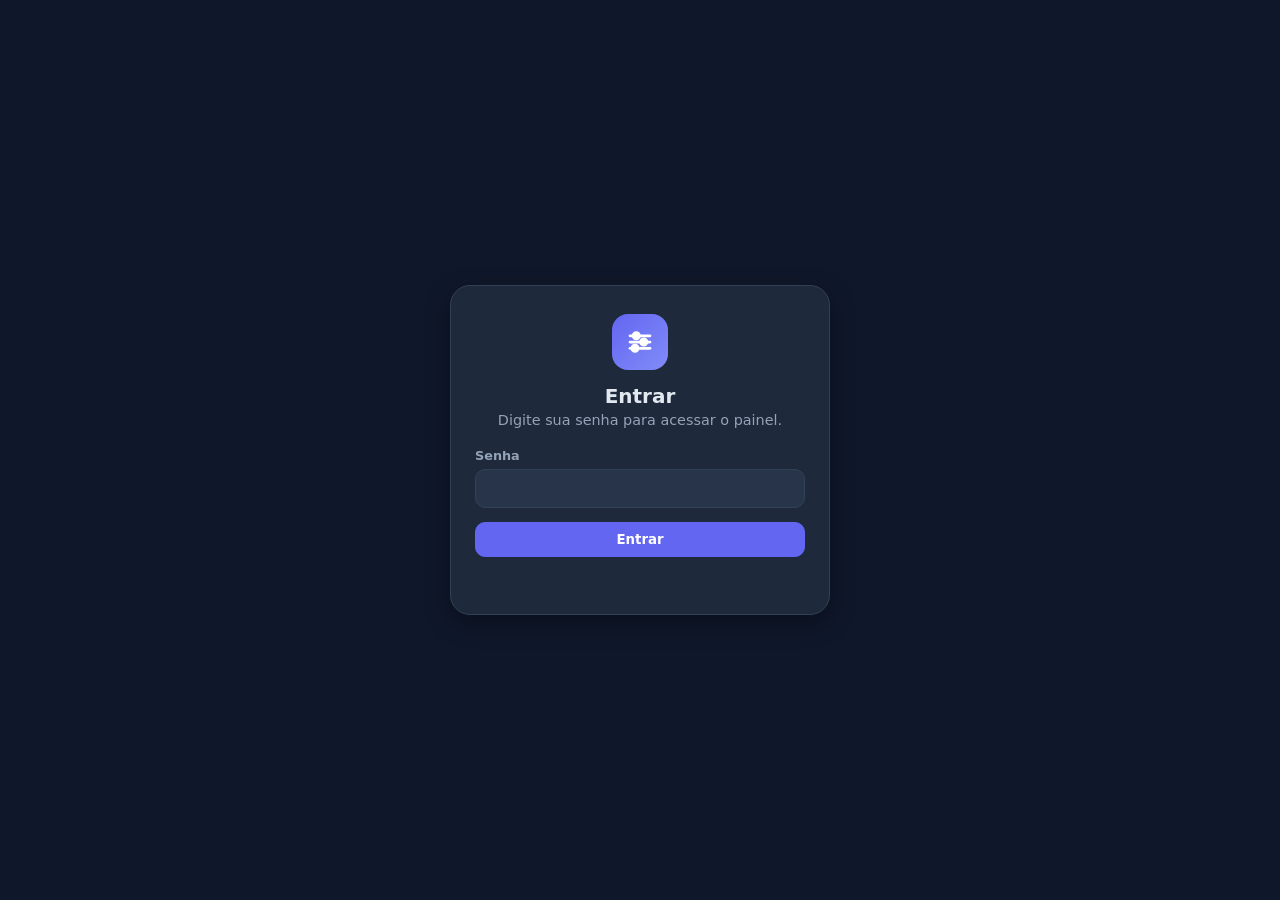
==== www/login.html @ 0a9576f7 "Initial commit: DeckPi — macropad web para Raspberry Pi Pico 2 W Firmware CircuitPython (HID + WiFi " ====
<!DOCTYPE html>
<html lang="pt-br" data-theme="dark">
<head>
  <meta charset="utf-8">
  <meta name="viewport" content="width=device-width, initial-scale=1, viewport-fit=cover">
  <title>Painel de Controle — Acesso</title>
  <link rel="stylesheet" href="style.css">
</head>
<body>
  <div class="center-screen">
    <form class="card-auth" id="form">
      <div class="logo"><svg viewBox="0 0 24 24" fill="none" stroke="currentColor" stroke-width="2.2" stroke-linecap="round"><line x1="4" y1="7" x2="20" y2="7"/><line x1="4" y1="12" x2="20" y2="12"/><line x1="4" y1="17" x2="20" y2="17"/><circle cx="9" cy="7" r="2.5" fill="currentColor" stroke="currentColor"/><circle cx="15" cy="12" r="2.5" fill="currentColor" stroke="currentColor"/><circle cx="8" cy="17" r="2.5" fill="currentColor" stroke="currentColor"/></svg></div>
      <h1 id="title">Entrar</h1>
      <p id="subtitle">Digite sua senha para acessar o painel.</p>
      <div class="field">
        <label for="password" id="pwd-label">Senha</label>
        <input type="password" id="password" autocomplete="current-password" required>
      </div>
      <div class="field hidden" id="confirm-field">
        <label for="confirm">Confirmar senha</label>
        <input type="password" id="confirm" autocomplete="new-password">
      </div>
      <button class="btn primary" type="submit" id="submit">Entrar</button>
      <div class="msg" id="msg"></div>
    </form>
  </div>

  <script>
    const $ = (id) => document.getElementById(id);
    let firstAccess = false;

    async function init() {
      try {
        const r = await fetch('/api/auth/state');
        const s = await r.json();
        if (s.authenticated) { location.href = '/'; return; }
        firstAccess = !s.configured;
        if (firstAccess) {
          $('title').textContent = 'Criar senha';
          $('subtitle').textContent = 'Primeiro acesso: defina uma senha para proteger o painel.';
          $('pwd-label').textContent = 'Nova senha';
          $('password').setAttribute('autocomplete', 'new-password');
          $('confirm-field').classList.remove('hidden');
          $('submit').textContent = 'Criar e entrar';
        }
      } catch (e) { /* segue mostrando o form */ }
    }

    $('form').addEventListener('submit', async (ev) => {
      ev.preventDefault();
      const msg = $('msg');
      msg.className = 'msg';
      msg.textContent = '';
      const pwd = $('password').value;
      if (firstAccess) {
        if (pwd.length < 4) { msg.className = 'msg err'; msg.textContent = 'Mínimo de 4 caracteres.'; return; }
        if (pwd !== $('confirm').value) { msg.className = 'msg err'; msg.textContent = 'As senhas não conferem.'; return; }
      }
      try {
        const r = await fetch('/api/login', {
          method: 'POST',
          headers: { 'Content-Type': 'application/json' },
          body: JSON.stringify({ password: pwd }),
        });
        const data = await r.json();
        if (r.ok && data.ok) { location.href = '/'; }
        else { msg.className = 'msg err'; msg.textContent = data.error || 'Falha no acesso.'; }
      } catch (e) {
        msg.className = 'msg err';
        msg.textContent = 'Erro de conexão.';
      }
    });

    init();
  </script>
</body>
</html>
---- www/style.css ----
/* style.css — Painel de Controle. Tema claro/escuro, responsivo. */

:root {
  --bg: #0f172a;
  --bg-soft: #1e293b;
  --bg-card: #1e293b;
  --bg-elev: #273449;
  --border: #334155;
  --text: #e2e8f0;
  --text-dim: #94a3b8;
  --accent: #6366f1;
  --accent-h: #818cf8;
  --green: #22c55e;
  --red: #ef4444;
  --shadow: 0 8px 24px rgba(0, 0, 0, .35);
  --radius: 16px;
  --radius-sm: 10px;
}

:root[data-theme="light"] {
  --bg: #f1f5f9;
  --bg-soft: #ffffff;
  --bg-card: #ffffff;
  --bg-elev: #f8fafc;
  --border: #e2e8f0;
  --text: #0f172a;
  --text-dim: #64748b;
  --shadow: 0 8px 24px rgba(15, 23, 42, .10);
}

* { box-sizing: border-box; }

body {
  margin: 0;
  font-family: system-ui, -apple-system, "Segoe UI", Roboto, sans-serif;
  background: var(--bg);
  color: var(--text);
  -webkit-font-smoothing: antialiased;
}

button { font-family: inherit; cursor: pointer; }
.hidden { display: none !important; }

/* ---------- Topbar ---------- */
.topbar {
  position: sticky;
  top: 0;
  z-index: 20;
  display: flex;
  align-items: center;
  gap: 12px;
  /* respeita a safe area do iOS (status bar / notch) no modo PWA */
  padding: calc(12px + env(safe-area-inset-top)) calc(16px + env(safe-area-inset-right))
           12px calc(16px + env(safe-area-inset-left));
  background: linear-gradient(180deg, var(--bg-soft), var(--bg-soft) 70%, transparent);
  border-bottom: 1px solid var(--border);
  backdrop-filter: blur(8px);
}
.brand .logo svg { width: 20px; height: 20px; }
.brand {
  display: flex;
  align-items: center;
  gap: 10px;
  font-weight: 700;
  font-size: 1.05rem;
}
.brand .logo {
  display: grid;
  place-items: center;
  width: 34px;
  height: 34px;
  border-radius: 10px;
  background: linear-gradient(135deg, var(--accent), var(--accent-h));
  color: #fff;
}
.spacer { flex: 1; }

/* ---------- Botoes de icone ---------- */
.icon-btn {
  display: inline-grid;
  place-items: center;
  width: 38px;
  height: 38px;
  border-radius: 10px;
  border: 1px solid var(--border);
  background: var(--bg-elev);
  color: var(--text);
  transition: .15s;
}
.icon-btn:hover { border-color: var(--accent); color: var(--accent-h); }
.icon-btn.active { background: var(--accent); color: #fff; border-color: var(--accent); }
.icon-btn svg { width: 18px; height: 18px; }

/* ---------- Botao mini (acoes em perfis/grupos/cards/passos) ---------- */
.mini {
  display: inline-grid;
  place-items: center;
  width: 30px;
  height: 30px;
  border-radius: 8px;
  border: 1px solid var(--border);
  background: var(--bg-elev);
  color: var(--text);
  transition: .15s;
}
.mini:hover { border-color: var(--accent); color: var(--accent-h); }
.mini svg { width: 15px; height: 15px; }
.mini.del:hover { color: var(--red); border-color: var(--red); }

/* Paleta de teclas no editor de combo */
.key-palette { display: flex; flex-wrap: wrap; gap: 6px; margin-top: 8px; }
.key-palette button {
  padding: 6px 10px;
  border-radius: 8px;
  border: 1px solid var(--border);
  background: var(--bg-card);
  color: var(--text);
  font-size: .8rem;
  font-weight: 600;
}
.key-palette button:hover { border-color: var(--accent); color: var(--accent-h); }
.hint { font-size: .75rem; color: var(--text-dim); margin-top: 6px; }

/* ---------- Botoes de texto ---------- */
.btn {
  display: inline-flex;
  align-items: center;
  gap: 8px;
  padding: 9px 14px;
  border-radius: var(--radius-sm);
  border: 1px solid var(--border);
  background: var(--bg-elev);
  color: var(--text);
  font-weight: 600;
  transition: .15s;
}
.btn:hover { border-color: var(--accent); }
.btn.primary { background: var(--accent); color: #fff; border-color: var(--accent); }
.btn.primary:hover { background: var(--accent-h); }
.btn.danger { color: var(--red); border-color: var(--red); background: transparent; }
.btn svg { width: 16px; height: 16px; }

/* ---------- Abas de perfil ---------- */
.profiles {
  display: flex;
  gap: 8px;
  overflow-x: auto;
  padding: 14px 16px 4px;
  scrollbar-width: thin;
}
.profile-tab {
  display: inline-flex;
  align-items: center;
  gap: 8px;
  white-space: nowrap;
  padding: 9px 16px;
  border-radius: 999px;
  border: 1px solid var(--border);
  background: var(--bg-card);
  color: var(--text-dim);
  font-weight: 600;
  transition: .15s;
}
.profile-tab .em { font-size: 1.1rem; }
.profile-tab.active {
  color: #fff;
  background: linear-gradient(135deg, var(--accent), var(--accent-h));
  border-color: transparent;
}
.profile-tab .os-badge {
  font-size: .65rem;
  text-transform: uppercase;
  letter-spacing: .04em;
  opacity: .8;
}

/* ---------- Conteudo / grupos ---------- */
main { padding: 8px 16px 80px; max-width: 1100px; margin: 0 auto; }

.group { margin-top: 22px; }
.group-head {
  display: flex;
  align-items: center;
  gap: 10px;
  margin-bottom: 12px;
}
.group-head .em { font-size: 1.25rem; }
.group-head h2 { margin: 0; font-size: 1.05rem; }
.group-head .count { color: var(--text-dim); font-size: .8rem; }
.group-head .group-actions { margin-left: auto; display: flex; gap: 6px; }

.grid {
  display: grid;
  grid-template-columns: repeat(auto-fill, minmax(140px, 1fr));
  gap: 12px;
}

/* ---------- Cartao de macro ---------- */
.macro {
  position: relative;
  display: flex;
  flex-direction: column;
  align-items: center;
  justify-content: center;
  gap: 8px;
  min-height: 110px;
  padding: 16px 12px;
  border-radius: var(--radius);
  border: 1px solid var(--border);
  background: var(--bg-card);
  color: var(--text);
  text-align: center;
  transition: transform .12s, box-shadow .15s, border-color .15s;
  overflow: hidden;
}
.macro::before {
  content: "";
  position: absolute;
  inset: 0 0 auto 0;
  height: 4px;
  background: var(--macro-color, var(--accent));
}
.macro:hover { transform: translateY(-3px); box-shadow: var(--shadow); border-color: var(--macro-color, var(--accent)); }
.macro:active { transform: translateY(-1px) scale(.98); }
.macro .glyph { font-size: 2rem; line-height: 1; }
.macro .glyph svg { width: 34px; height: 34px; }
.macro .label { font-weight: 600; font-size: .9rem; word-break: break-word; }
.macro.flash-ok { animation: flashOk .5s; }
.macro.flash-err { animation: flashErr .5s; }
@keyframes flashOk { 0% { box-shadow: 0 0 0 0 var(--green); } 100% { box-shadow: 0 0 0 6px transparent; } }
@keyframes flashErr { 0% { box-shadow: 0 0 0 0 var(--red); } 100% { box-shadow: 0 0 0 6px transparent; } }

/* Mini-acoes de edicao no cartao */
.macro .edit-badges { position: absolute; top: 6px; right: 6px; display: flex; gap: 4px; }
.macro .mini {
  display: grid; place-items: center;
  width: 26px; height: 26px;
  border-radius: 8px;
  border: none;
  background: rgba(0,0,0,.35);
  color: #fff;
}
.macro .mini svg { width: 14px; height: 14px; }
.macro .mini:hover { background: var(--accent); }

/* Cartao "adicionar" */
.macro.add {
  border-style: dashed;
  color: var(--text-dim);
  background: transparent;
}
.macro.add:hover { color: var(--accent-h); border-color: var(--accent); }

/* ---------- Estado vazio ---------- */
.empty {
  text-align: center;
  color: var(--text-dim);
  padding: 60px 20px;
}
.empty .em { font-size: 2.5rem; display: block; margin-bottom: 10px; }

/* ---------- Modal ---------- */
.modal-overlay {
  position: fixed;
  inset: 0;
  background: rgba(0, 0, 0, .55);
  display: flex;
  align-items: flex-end;
  justify-content: center;
  z-index: 50;
  padding: 0;
}
@media (min-width: 640px) { .modal-overlay { align-items: center; padding: 20px; } }
.modal {
  width: 100%;
  max-width: 540px;
  max-height: 92vh;
  overflow-y: auto;
  background: var(--bg-soft);
  border: 1px solid var(--border);
  border-radius: 20px 20px 0 0;
  box-shadow: var(--shadow);
}
@media (min-width: 640px) { .modal { border-radius: 20px; } }
.modal-head {
  display: flex; align-items: center; gap: 10px;
  padding: 16px 18px;
  border-bottom: 1px solid var(--border);
  position: sticky; top: 0; background: var(--bg-soft);
}
.modal-head h3 { margin: 0; font-size: 1.05rem; flex: 1; }
.modal-body { padding: 18px; display: flex; flex-direction: column; gap: 14px; }
.modal-foot {
  display: flex; gap: 10px; justify-content: flex-end;
  padding: 14px 18px;
  border-top: 1px solid var(--border);
  position: sticky; bottom: 0; background: var(--bg-soft);
}

/* ---------- Form ---------- */
.field { display: flex; flex-direction: column; gap: 6px; }
.field label { font-size: .8rem; color: var(--text-dim); font-weight: 600; }
.row { display: flex; gap: 10px; }
.row > * { flex: 1; }
input, select, textarea {
  width: 100%;
  padding: 10px 12px;
  border-radius: var(--radius-sm);
  border: 1px solid var(--border);
  background: var(--bg-elev);
  color: var(--text);
  font-size: .95rem;
}
input:focus, select:focus, textarea:focus { outline: 2px solid var(--accent); border-color: var(--accent); }
textarea { resize: vertical; min-height: 64px; }
input[type="color"] { padding: 4px; height: 42px; }

/* Seletor de emoji */
.emoji-pick { display: flex; align-items: center; gap: 10px; flex-wrap: wrap; }
.emoji-current { font-size: 1.6rem; width: 44px; height: 44px; display: grid; place-items: center; border: 1px solid var(--border); border-radius: 10px; }
.emoji-palette { display: flex; flex-wrap: wrap; gap: 4px; }
.emoji-palette button { font-size: 1.2rem; border: none; background: transparent; padding: 4px 6px; border-radius: 8px; }
.emoji-palette button:hover { background: var(--bg-elev); }

/* Editor de passos */
.steps { display: flex; flex-direction: column; gap: 10px; }
.step {
  border: 1px solid var(--border);
  border-radius: var(--radius-sm);
  background: var(--bg-elev);
  padding: 10px;
  display: flex;
  flex-direction: column;
  gap: 8px;
}
.step-top { display: flex; align-items: center; gap: 8px; }
.step-top select { flex: 1; }
.step .mini { width: 30px; height: 30px; border-radius: 8px; border: 1px solid var(--border); background: var(--bg-card); color: var(--text); display: grid; place-items: center; }
.step .mini svg { width: 14px; height: 14px; }
.step .mini.del:hover { color: var(--red); border-color: var(--red); }

/* ---------- Toast ---------- */
.toast {
  position: fixed;
  left: 50%;
  bottom: 24px;
  transform: translateX(-50%) translateY(20px);
  background: var(--bg-elev);
  border: 1px solid var(--border);
  color: var(--text);
  padding: 12px 18px;
  border-radius: 999px;
  box-shadow: var(--shadow);
  opacity: 0;
  pointer-events: none;
  transition: .25s;
  z-index: 60;
}
.toast.show { opacity: 1; transform: translateX(-50%) translateY(0); }
.toast.ok { border-color: var(--green); }
.toast.err { border-color: var(--red); }

/* ---------- Login / Setup ---------- */
.center-screen {
  min-height: 100vh;
  display: grid;
  place-items: center;
  padding: calc(20px + env(safe-area-inset-top)) 20px calc(20px + env(safe-area-inset-bottom));
}
.card-auth .logo svg { width: 30px; height: 30px; }
.card-auth {
  width: 100%;
  max-width: 380px;
  background: var(--bg-soft);
  border: 1px solid var(--border);
  border-radius: 20px;
  box-shadow: var(--shadow);
  padding: 28px 24px;
  text-align: center;
}
.card-auth .logo {
  width: 56px; height: 56px; margin: 0 auto 14px;
  border-radius: 16px; display: grid; place-items: center;
  background: linear-gradient(135deg, var(--accent), var(--accent-h));
  color: #fff; font-size: 1.6rem;
}
.card-auth h1 { font-size: 1.25rem; margin: 0 0 4px; }
.card-auth p { color: var(--text-dim); margin: 0 0 20px; font-size: .9rem; }
.card-auth .field { text-align: left; margin-bottom: 14px; }
.card-auth .btn { width: 100%; justify-content: center; }
.msg { font-size: .85rem; margin-top: 12px; min-height: 1.2em; }
.msg.err { color: var(--red); }
.msg.ok { color: var(--green); }
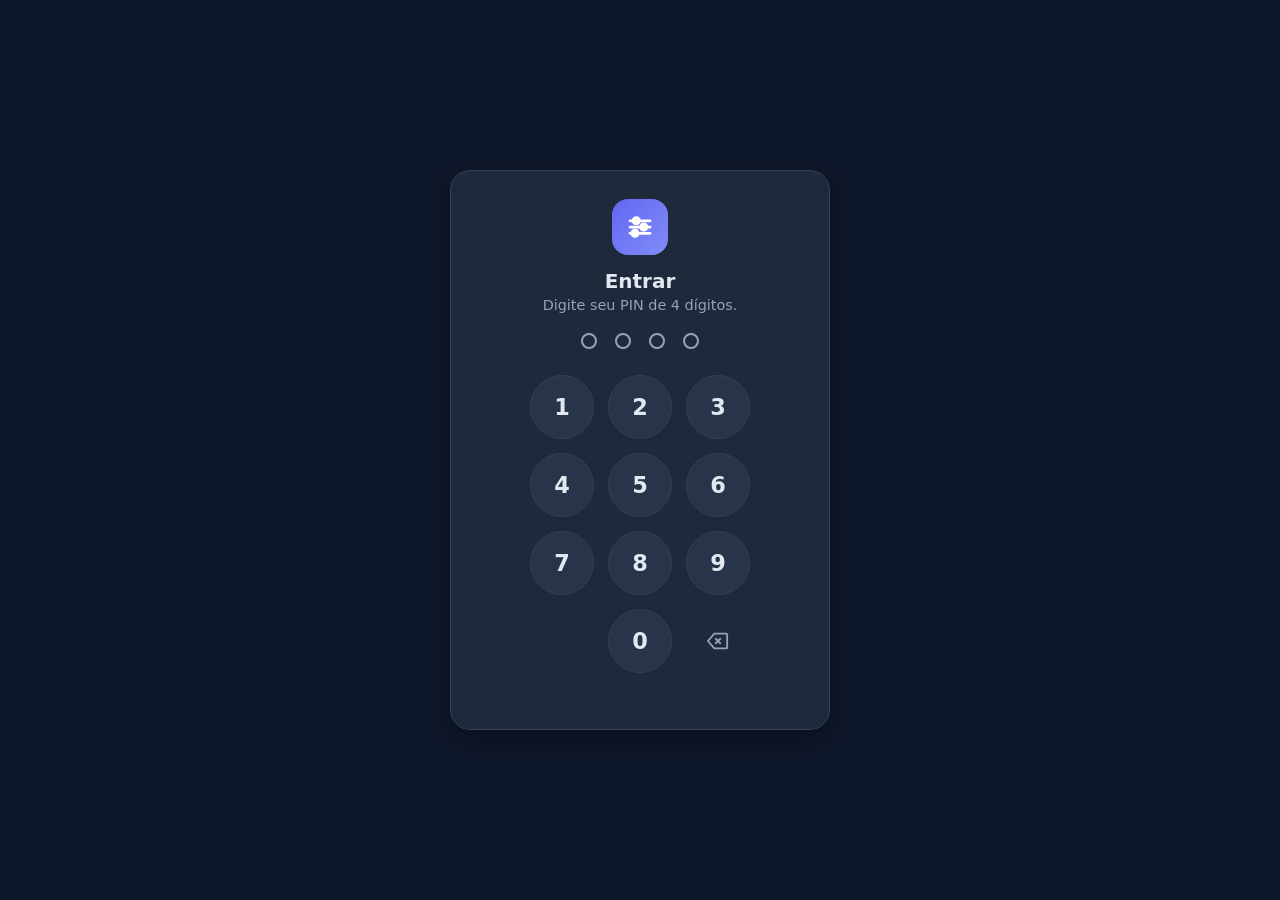
==== commit 4011c954: "Sessão de 7 dias e login por PIN numérico estilo cofre Sessão passa de 8h para 7 dias e o cookie gan" ====
--- a/www/login.html
+++ b/www/login.html
@@ -8,68 +8,95 @@
 </head>
 <body>
   <div class="center-screen">
-    <form class="card-auth" id="form">
+    <div class="card-auth">
       <div class="logo"><svg viewBox="0 0 24 24" fill="none" stroke="currentColor" stroke-width="2.2" stroke-linecap="round"><line x1="4" y1="7" x2="20" y2="7"/><line x1="4" y1="12" x2="20" y2="12"/><line x1="4" y1="17" x2="20" y2="17"/><circle cx="9" cy="7" r="2.5" fill="currentColor" stroke="currentColor"/><circle cx="15" cy="12" r="2.5" fill="currentColor" stroke="currentColor"/><circle cx="8" cy="17" r="2.5" fill="currentColor" stroke="currentColor"/></svg></div>
       <h1 id="title">Entrar</h1>
-      <p id="subtitle">Digite sua senha para acessar o painel.</p>
-      <div class="field">
-        <label for="password" id="pwd-label">Senha</label>
-        <input type="password" id="password" autocomplete="current-password" required>
-      </div>
-      <div class="field hidden" id="confirm-field">
-        <label for="confirm">Confirmar senha</label>
-        <input type="password" id="confirm" autocomplete="new-password">
-      </div>
-      <button class="btn primary" type="submit" id="submit">Entrar</button>
+      <p id="subtitle">Digite seu PIN de 4 dígitos.</p>
+      <div id="pad-slot"></div>
       <div class="msg" id="msg"></div>
-    </form>
+    </div>
   </div>
 
+  <script src="pinpad.js"></script>
   <script>
     const $ = (id) => document.getElementById(id);
-    let firstAccess = false;
+    const msg = $('msg');
+    const slot = $('pad-slot');
+
+    let mode = 'login'; // 'login' | 'create' | 'confirm'
+    let firstPin = null;
+
+    async function submitLogin(pin) {
+      try {
+        const r = await fetch('/api/login', {
+          method: 'POST',
+          headers: { 'Content-Type': 'application/json' },
+          body: JSON.stringify({ password: pin }),
+        });
+        const data = await r.json();
+        if (r.ok && data.ok) {
+          msg.className = 'msg ok';
+          msg.textContent = 'Tudo certo!';
+          location.href = '/';
+        } else {
+          fail(data.error || 'PIN inválido.');
+        }
+      } catch (e) {
+        fail('Erro de conexão.');
+      }
+    }
+
+    function fail(text) {
+      msg.className = 'msg err';
+      msg.textContent = text;
+      pad.shake();
+      if (mode === 'confirm') { mode = 'create'; firstPin = null; setTitle(); }
+    }
+
+    function setTitle() {
+      if (mode === 'create') {
+        $('title').textContent = 'Criar PIN';
+        $('subtitle').textContent = 'Defina um PIN de 4 dígitos para proteger o painel.';
+      } else if (mode === 'confirm') {
+        $('title').textContent = 'Confirme o PIN';
+        $('subtitle').textContent = 'Digite o mesmo PIN novamente.';
+      } else {
+        $('title').textContent = 'Entrar';
+        $('subtitle').textContent = 'Digite seu PIN de 4 dígitos.';
+      }
+    }
+
+    const pad = createPinPad({
+      onSubmit: (pin) => {
+        msg.className = 'msg';
+        msg.textContent = '';
+        if (mode === 'login') {
+          submitLogin(pin);
+        } else if (mode === 'create') {
+          firstPin = pin;
+          mode = 'confirm';
+          setTitle();
+          pad.reset();
+        } else if (mode === 'confirm') {
+          if (pin !== firstPin) {
+            fail('PIN não confere. Tente de novo.');
+          } else {
+            submitLogin(pin);
+          }
+        }
+      },
+    });
+    slot.appendChild(pad.el);
 
     async function init() {
       try {
         const r = await fetch('/api/auth/state');
         const s = await r.json();
         if (s.authenticated) { location.href = '/'; return; }
-        firstAccess = !s.configured;
-        if (firstAccess) {
-          $('title').textContent = 'Criar senha';
-          $('subtitle').textContent = 'Primeiro acesso: defina uma senha para proteger o painel.';
-          $('pwd-label').textContent = 'Nova senha';
-          $('password').setAttribute('autocomplete', 'new-password');
-          $('confirm-field').classList.remove('hidden');
-          $('submit').textContent = 'Criar e entrar';
-        }
-      } catch (e) { /* segue mostrando o form */ }
+        mode = s.configured ? 'login' : 'create';
+        setTitle();
+      } catch (e) { /* segue mostrando o teclado */ }
     }
-
-    $('form').addEventListener('submit', async (ev) => {
-      ev.preventDefault();
-      const msg = $('msg');
-      msg.className = 'msg';
-      msg.textContent = '';
-      const pwd = $('password').value;
-      if (firstAccess) {
-        if (pwd.length < 4) { msg.className = 'msg err'; msg.textContent = 'Mínimo de 4 caracteres.'; return; }
-        if (pwd !== $('confirm').value) { msg.className = 'msg err'; msg.textContent = 'As senhas não conferem.'; return; }
-      }
-      try {
-        const r = await fetch('/api/login', {
-          method: 'POST',
-          headers: { 'Content-Type': 'application/json' },
-          body: JSON.stringify({ password: pwd }),
-        });
-        const data = await r.json();
-        if (r.ok && data.ok) { location.href = '/'; }
-        else { msg.className = 'msg err'; msg.textContent = data.error || 'Falha no acesso.'; }
-      } catch (e) {
-        msg.className = 'msg err';
-        msg.textContent = 'Erro de conexão.';
-      }
-    });
 
     init();
   </script>
--- a/www/style.css
+++ b/www/style.css
@@ -391,3 +391,53 @@
 .msg { font-size: .85rem; margin-top: 12px; min-height: 1.2em; }
 .msg.err { color: var(--red); }
 .msg.ok { color: var(--green); }
+
+/* ---------- PIN pad (estilo cofre / bloqueio de iPhone) ---------- */
+.pinpad { display: flex; flex-direction: column; align-items: center; gap: 26px; }
+
+.pin-dots { display: flex; gap: 18px; }
+.pin-dot {
+  width: 16px; height: 16px;
+  border-radius: 50%;
+  border: 2px solid var(--text-dim);
+  background: transparent;
+  transition: background .15s, border-color .15s, transform .15s;
+}
+.pin-dot.filled {
+  background: var(--accent);
+  border-color: var(--accent);
+  transform: scale(1.1);
+}
+
+.pin-keys {
+  display: grid;
+  grid-template-columns: repeat(3, 64px);
+  gap: 14px;
+  justify-content: center;
+}
+.pin-key {
+  width: 64px; height: 64px;
+  border-radius: 50%;
+  border: 1px solid var(--border);
+  background: var(--bg-elev);
+  color: var(--text);
+  font-size: 1.4rem;
+  font-weight: 600;
+  display: grid;
+  place-items: center;
+  transition: background .12s, transform .08s;
+}
+.pin-key:active { transform: scale(.94); background: var(--accent); color: #fff; }
+.pin-key-empty { visibility: hidden; }
+.pin-key-back { background: transparent; border-color: transparent; color: var(--text-dim); }
+.pin-key-back svg { width: 22px; height: 22px; }
+.pin-key-back:active { background: var(--bg-elev); color: var(--text); }
+
+@keyframes pinShake {
+  10%, 90% { transform: translateX(-2px); }
+  20%, 80% { transform: translateX(4px); }
+  30%, 50%, 70% { transform: translateX(-8px); }
+  40%, 60% { transform: translateX(8px); }
+}
+.pinpad.shake .pin-dots { animation: pinShake .5s; }
+.pinpad.shake .pin-dot { border-color: var(--red); }
